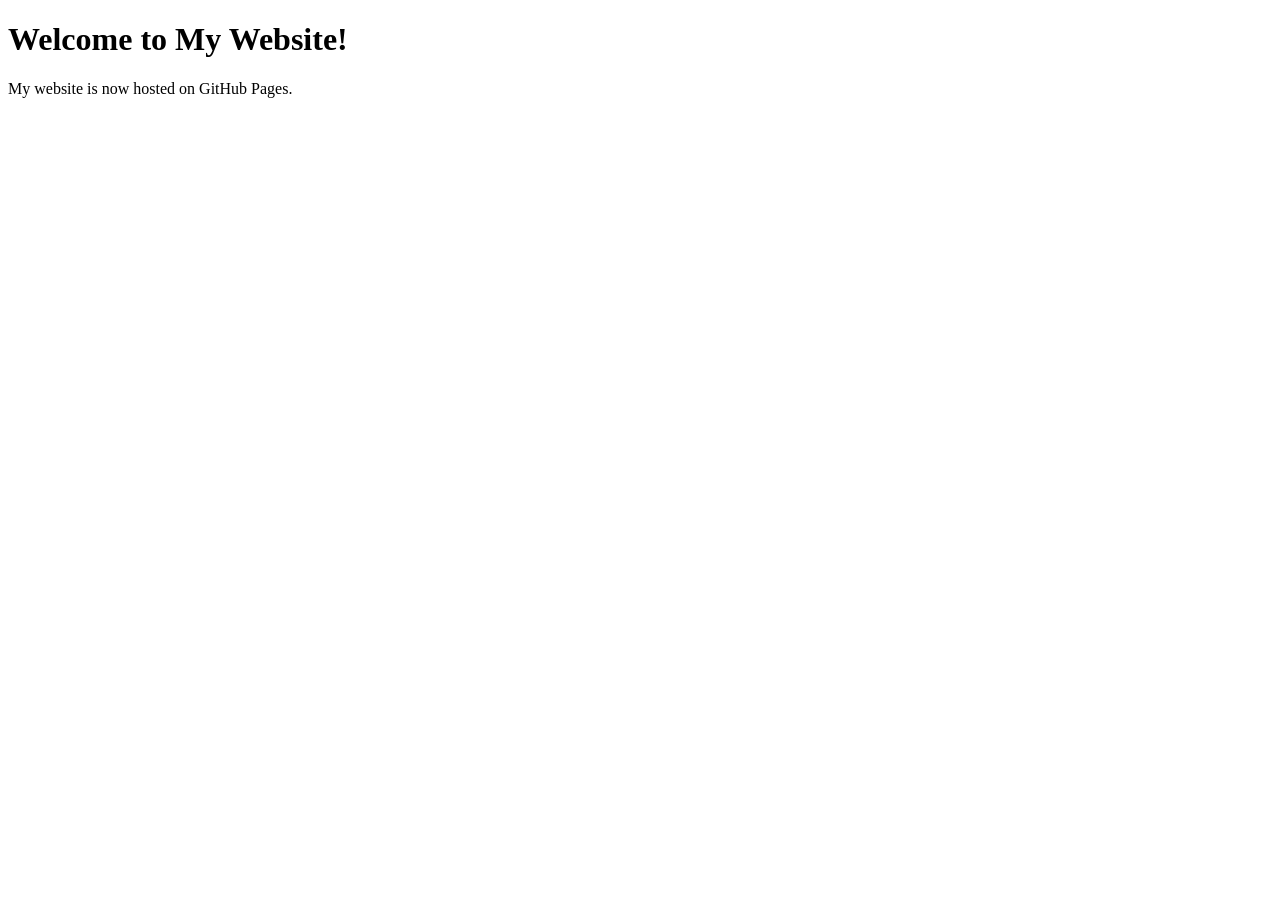
==== index.html @ fc4adae8 "Add homepage" ====
<!DOCTYPE html>
<html lang="en">
<head>
    <meta charset="UTF-8">
    <meta name="viewport" content="width=device-width, initial-scale=1.0">
    <title>My Website</title>
</head>
<body>
    <h1>Welcome to My Website!</h1>
    <p>My website is now hosted on GitHub Pages.</p>
</body>
</html>
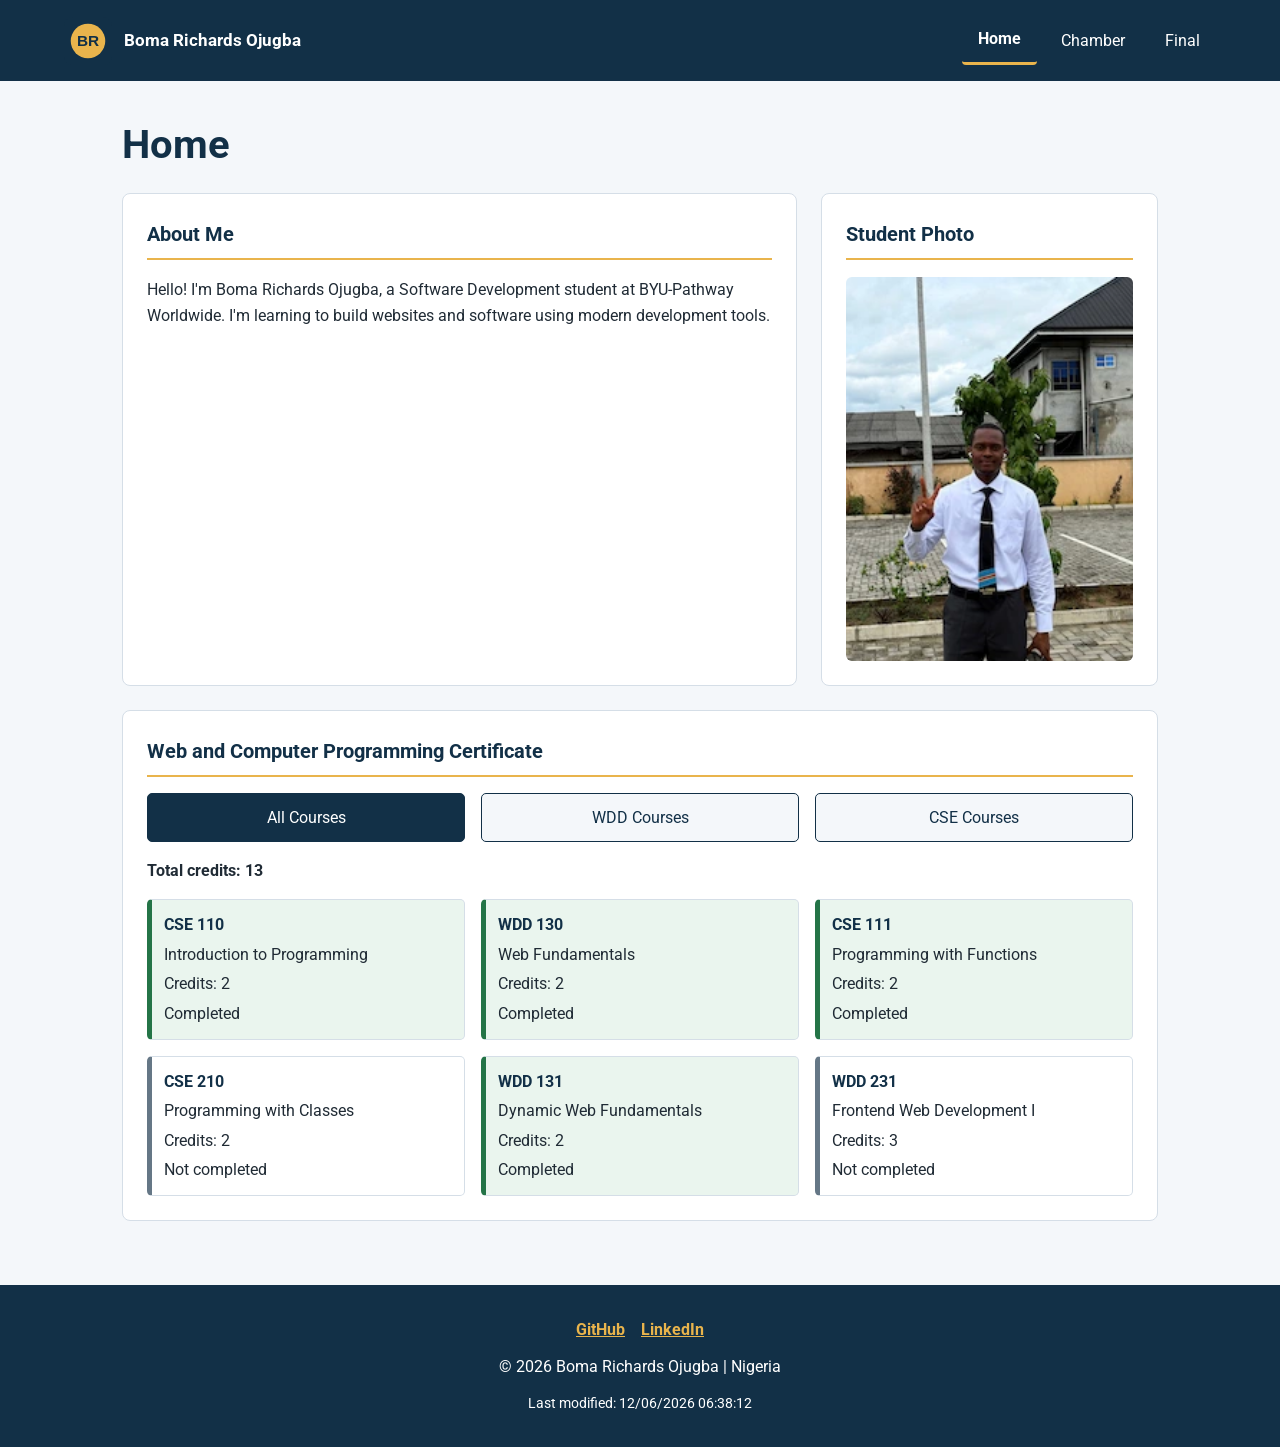
==== commit d23138fa: "course homepage" ====
--- a/index.html
+++ b/index.html
@@ -3,10 +3,94 @@
 <head>
     <meta charset="UTF-8">
     <meta name="viewport" content="width=device-width, initial-scale=1.0">
-    <title>My Website</title>
+    <meta name="description" content="Boma Richards Ojugba's WDD 231 course homepage, featuring coursework, web development projects, and certificate courses.">
+    <meta name="author" content="Boma Richards Ojugba">
+    <title>WDD 231 | Boma Richards Ojugba</title>
+
+    <link rel="preconnect" href="https://fonts.googleapis.com">
+    <link rel="preconnect" href="https://fonts.gstatic.com" crossorigin>
+    <link href="https://fonts.googleapis.com/css2?family=Roboto:wght@400;500;700&display=swap" rel="stylesheet">
+
+    <link rel="stylesheet" href="styles/small.css">
+    <link rel="stylesheet" href="styles/larger.css">
+
+    <script src="scripts/navigation.js" defer></script>
+    <script src="scripts/date.js" defer></script>
+    <script src="scripts/courses.js" defer></script>
 </head>
 <body>
-    <h1>Welcome to My Website!</h1>
-    <p>My website is now hosted on GitHub Pages.</p>
+    <header>
+        <a class="brand" href="index.html">
+            <img src="images/logo.svg" alt="" width="48" height="48">
+            <span>Boma Richards Ojugba</span>
+        </a>
+
+        <button id="menuButton" aria-label="Open navigation menu"
+            aria-expanded="false" aria-controls="primaryNav">
+            ☰
+        </button>
+
+        <nav id="primaryNav" class="navigation">
+            <a href="index.html" class="active" aria-current="page">Home</a>
+            <a href="chamber/">Chamber</a>
+            <a href="final/">Final</a>
+        </nav>
+    </header>
+
+    <main>
+        <h1>Home</h1>
+
+        <div class="home-layout">
+            <section class="about card">
+                <h2>About Me</h2>
+                <p>
+                    Hello! I'm Boma Richards Ojugba, a Software Development
+                    student at BYU-Pathway Worldwide. I'm learning to build
+                    websites and software using modern development tools.
+                </p>
+            </section>
+
+            <section class="photo card">
+                <h2>Student Photo</h2>
+                <img src="images/profile.webp" alt="Photo of Boma Richards Ojugba"
+                    width="400" height="400">
+            </section>
+
+            <section class="certificate card">
+                <h2>Web and Computer Programming Certificate</h2>
+
+                <div class="course-filters" aria-label="Filter courses">
+                    <button type="button" data-filter="all" class="selected">All Courses</button>
+                    <button type="button" data-filter="WDD">WDD Courses</button>
+                    <button type="button" data-filter="CSE">CSE Courses</button>
+                </div>
+
+                <p id="creditTotal" aria-live="polite">Total credits: 0</p>
+                <div id="courseList" class="course-list"></div>
+            </section>
+        </div>
+    </main>
+
+    <footer>
+       <div class="social-links">
+    <a href="https://github.com/richardboma14-create"
+       target="_blank" rel="noopener noreferrer">
+        GitHub
+    </a>
+
+    <a href="https://www.linkedin.com/in/boma-ojugba-943743339"
+       target="_blank" rel="noopener noreferrer">
+        LinkedIn
+    </a>
+</div>
+
+
+        <p>
+            &copy; <span id="currentyear"></span> Boma Richards Ojugba |
+            Nigeria
+        </p>
+
+        <p id="lastModified"></p>
+    </footer>
 </body>
 </html>
--- a/styles/small.css
+++ b/styles/small.css
@@ -0,0 +1,240 @@
+/* General page styles */
+:root {
+    --navy: #123047;
+    --gold: #e9b44c;
+    --light: #f4f7fa;
+    --white: #ffffff;
+    --text: #202b35;
+    --border: #d5dee7;
+}
+
+* {
+    box-sizing: border-box;
+}
+
+body {
+    margin: 0;
+    font-family: "Roboto", sans-serif;
+    color: var(--text);
+    background-color: var(--light);
+    line-height: 1.6;
+}
+
+img {
+    max-width: 100%;
+    height: auto;
+    display: block;
+}
+
+a {
+    color: inherit;
+}
+
+button {
+    font: inherit;
+    cursor: pointer;
+}
+
+/* Header and brand */
+header {
+    background-color: var(--navy);
+    color: var(--white);
+    padding: 1rem;
+    display: flex;
+    flex-wrap: wrap;
+    align-items: center;
+    justify-content: space-between;
+    gap: 1rem;
+}
+
+.brand {
+    display: flex;
+    align-items: center;
+    gap: 0.75rem;
+    color: var(--white);
+    text-decoration: none;
+    font-size: 1.05rem;
+    font-weight: 700;
+}
+
+.brand img {
+    width: 48px;
+    height: 48px;
+}
+
+/* Mobile hamburger button */
+#menuButton {
+    border: 2px solid var(--gold);
+    border-radius: 6px;
+    padding: 0.35rem 0.7rem;
+    color: var(--white);
+    background-color: transparent;
+    font-size: 1.5rem;
+}
+
+/* Mobile navigation */
+.navigation {
+    display: none;
+    flex-direction: column;
+    width: 100%;
+}
+
+.navigation.open {
+    display: flex;
+}
+
+.navigation a {
+    color: var(--white);
+    text-decoration: none;
+    padding: 0.75rem 1rem;
+    border-radius: 4px;
+}
+
+.navigation a:hover,
+.navigation a:focus-visible {
+    background-color: var(--gold);
+    color: var(--navy);
+}
+
+.navigation a.active {
+    border-bottom: 3px solid var(--gold);
+    font-weight: 700;
+}
+
+/* Main content */
+main {
+    max-width: 1100px;
+    margin: 0 auto;
+    padding: 1rem;
+}
+
+h1 {
+    color: var(--navy);
+    font-size: 2rem;
+    margin: 0 0 1rem;
+}
+
+h2 {
+    color: var(--navy);
+    font-size: 1.25rem;
+    margin-top: 0;
+    padding-bottom: 0.5rem;
+    border-bottom: 2px solid var(--gold);
+}
+
+.home-layout {
+    display: grid;
+    grid-template-columns: 1fr;
+    gap: 1rem;
+}
+
+.card {
+    background-color: var(--white);
+    border: 1px solid var(--border);
+    border-radius: 8px;
+    padding: 1rem;
+    min-width: 0;
+}
+
+.about p {
+    margin-bottom: 0;
+}
+
+.photo img {
+    width: 100%;
+    max-width: 400px;
+    margin: 0 auto;
+    border-radius: 6px;
+    object-fit: cover;
+}
+
+/* Course filter buttons */
+.course-filters {
+    display: grid;
+    grid-template-columns: 1fr;
+    gap: 0.5rem;
+    margin: 1rem 0;
+}
+
+.course-filters button {
+    background-color: var(--light);
+    color: var(--navy);
+    border: 1px solid var(--navy);
+    border-radius: 5px;
+    padding: 0.65rem;
+}
+
+.course-filters button:hover,
+.course-filters button:focus-visible {
+    background-color: var(--gold);
+    color: var(--navy);
+}
+
+.course-filters button.selected {
+    background-color: var(--navy);
+    color: var(--white);
+    border-color: var(--navy);
+}
+
+#creditTotal {
+    font-weight: 700;
+}
+
+.course-list {
+    display: grid;
+    grid-template-columns: 1fr;
+    gap: 0.75rem;
+}
+
+.course-card {
+    padding: 0.75rem;
+    border: 1px solid var(--border);
+    border-left: 5px solid #657786;
+    border-radius: 5px;
+    background-color: var(--white);
+}
+
+.course-card.completed {
+    border-left-color: #247447;
+    background-color: #eaf5ee;
+}
+
+.course-card h3 {
+    margin: 0;
+    color: var(--navy);
+    font-size: 1rem;
+}
+
+.course-card p {
+    margin: 0.25rem 0 0;
+}
+
+/* Footer */
+footer {
+    margin-top: 2rem;
+    padding: 1.5rem 1rem;
+    background-color: var(--navy);
+    color: var(--white);
+    text-align: center;
+}
+
+.social-links {
+    display: flex;
+    justify-content: center;
+    flex-wrap: wrap;
+    gap: 1rem;
+}
+
+.social-links a {
+    color: var(--gold);
+    font-weight: 700;
+}
+
+footer p {
+    margin: 0.75rem 0 0;
+    overflow-wrap: anywhere;
+}
+
+#lastModified {
+    font-size: 0.9rem;
+}
--- a/styles/larger.css
+++ b/styles/larger.css
@@ -0,0 +1,85 @@
+/* Larger screen layout */
+@media screen and (min-width: 38rem) {
+
+    /* Header and horizontal navigation */
+    header {
+        padding: 1rem 5%;
+        flex-wrap: nowrap;
+    }
+
+    #menuButton {
+        display: none;
+    }
+
+    .navigation {
+        display: flex;
+        flex-direction: row;
+        justify-content: flex-end;
+        align-items: center;
+        width: auto;
+        gap: 0.5rem;
+    }
+
+    .navigation a {
+        padding: 0.65rem 1rem;
+        white-space: nowrap;
+    }
+
+    /* Main content */
+    main {
+        padding: 2rem;
+    }
+
+    h1 {
+        font-size: 2.5rem;
+    }
+
+    .home-layout {
+        grid-template-columns: 2fr 1fr;
+        align-items: stretch;
+        gap: 1.5rem;
+    }
+
+    .about {
+        grid-column: 1;
+    }
+
+    .photo {
+        grid-column: 2;
+    }
+
+    .certificate {
+        grid-column: 1 / -1;
+    }
+
+    /* Course filters */
+    .course-filters {
+        grid-template-columns: repeat(3, 1fr);
+        gap: 1rem;
+    }
+
+    .course-list {
+        grid-template-columns: repeat(2, minmax(0, 1fr));
+        gap: 1rem;
+    }
+
+    .card {
+        padding: 1.5rem;
+    }
+
+    footer {
+        padding: 2rem;
+    }
+}
+
+/* Extra-wide screens */
+@media screen and (min-width: 64rem) {
+
+    .home-layout {
+        grid-template-columns: 2fr 1fr;
+    }
+
+    .course-list {
+        grid-template-columns: repeat(3, minmax(0, 1fr));
+    }
+}
